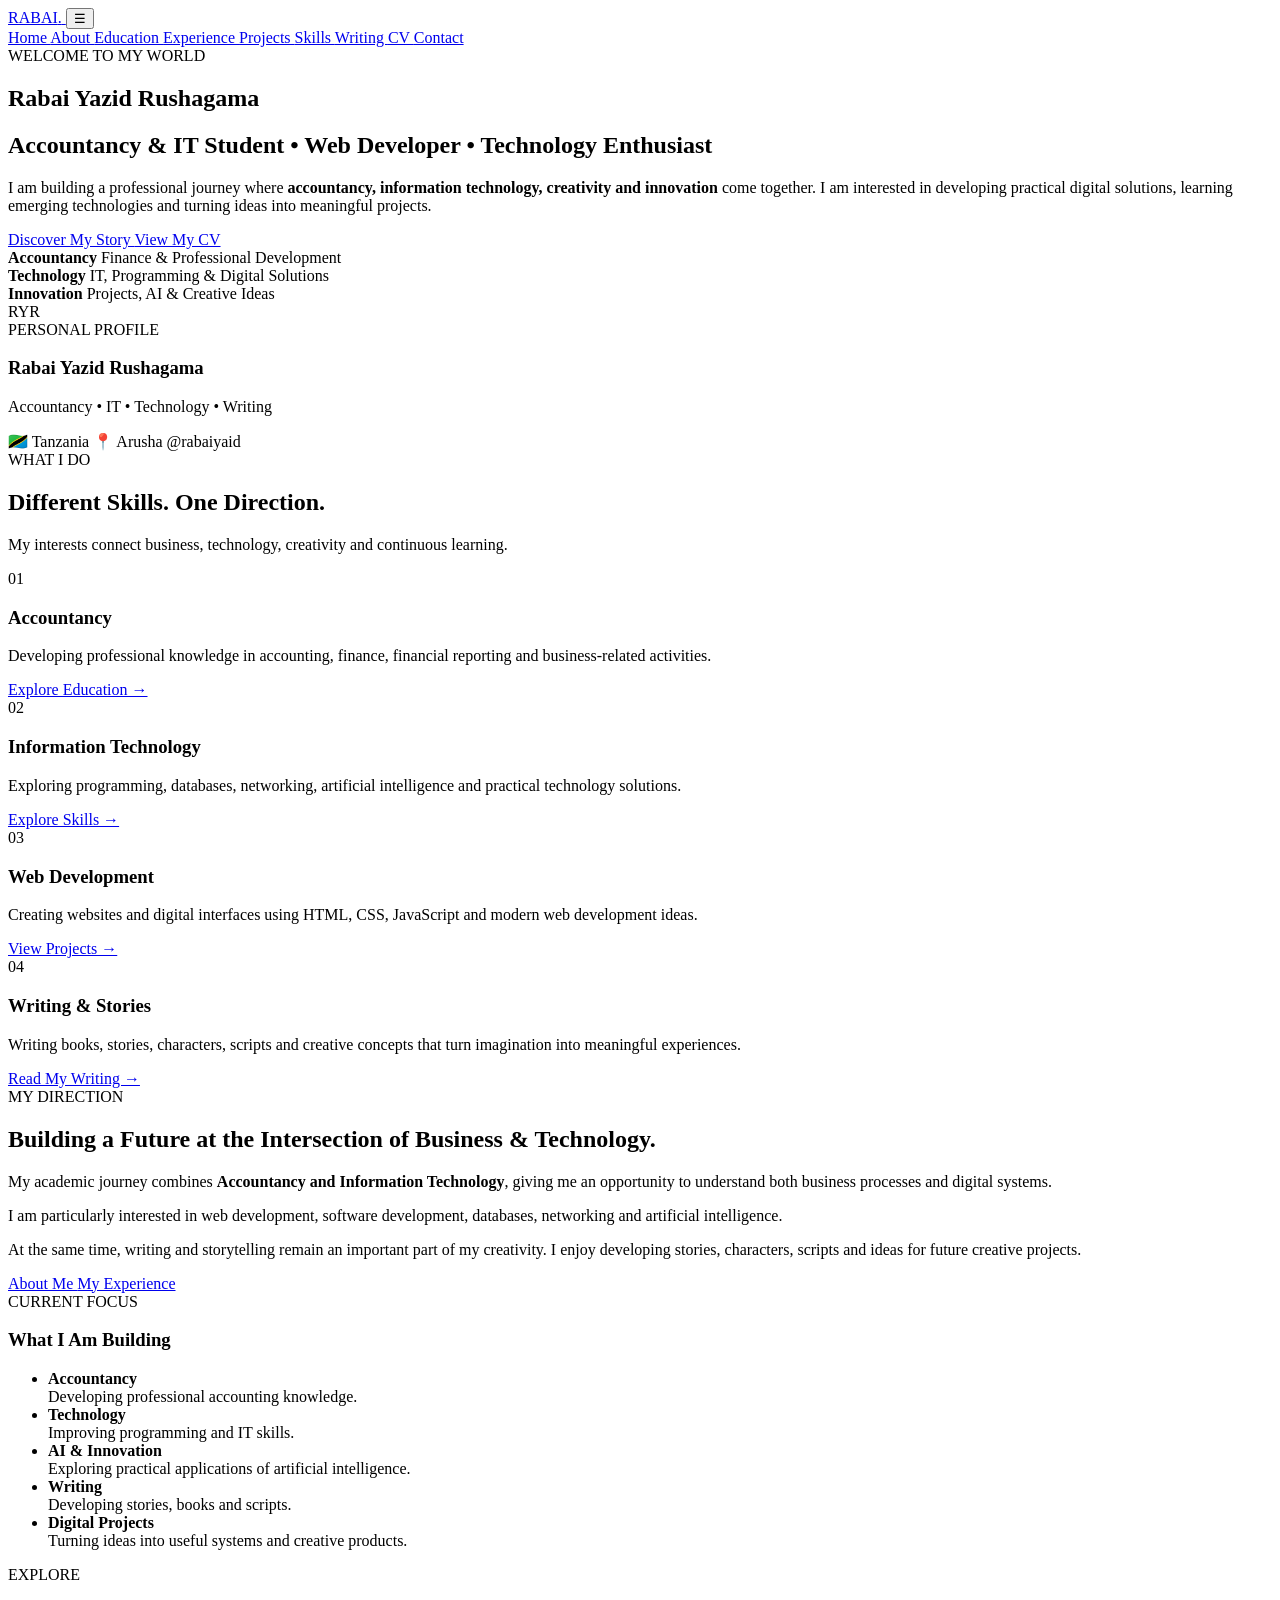
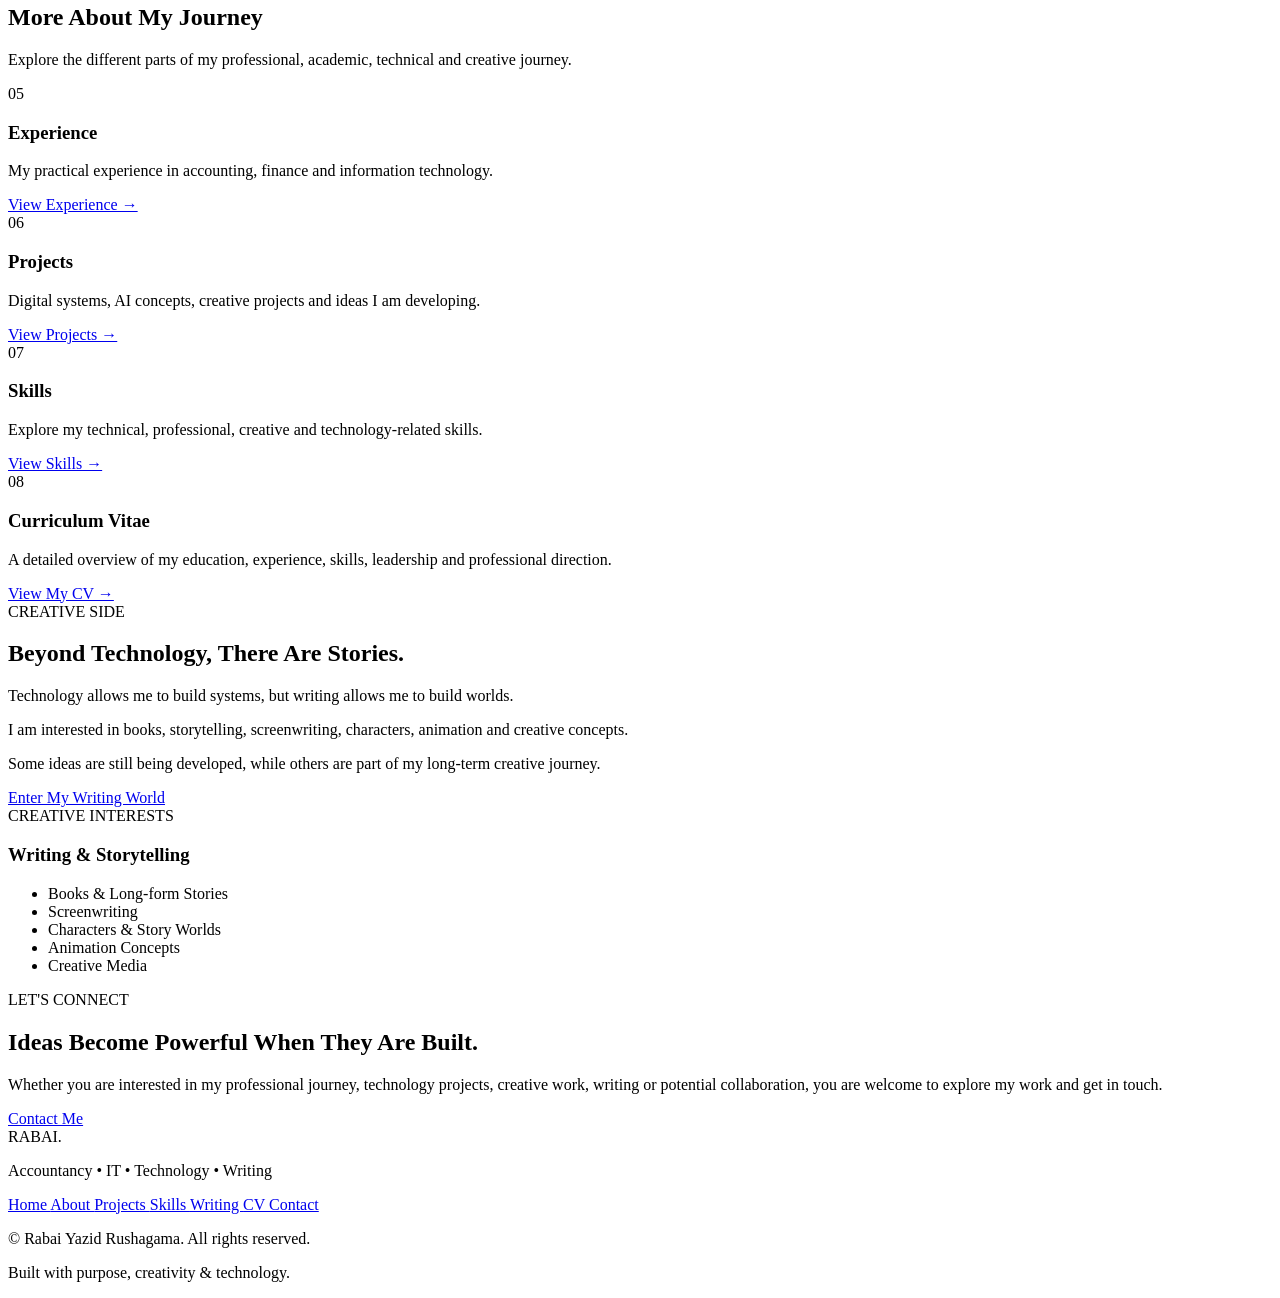
==== index.html @ b85b6ff6 "Add files via upload" ====
<!DOCTYPE html>
<html lang="en">
<head>
    <meta charset="UTF-8">

    <meta name="viewport"
          content="width=device-width, initial-scale=1.0">

    <meta name="description"
          content="Official personal website of Rabai Yazid Rushagama — Accountancy and IT student, technology enthusiast, web developer, writer and creative thinker.">

    <meta name="author"
          content="Rabai Yazid Rushagama">

    <title>Rabai Yazid Rushagama | Accountancy, IT & Technology</title>

    <!-- Google Fonts -->
    <link rel="preconnect"
          href="https://fonts.googleapis.com">

    <link rel="preconnect"
          href="https://fonts.gstatic.com"
          crossorigin>

    <link href="https://fonts.googleapis.com/css2?family=Inter:wght@400;500;600;700;800&family=Playfair+Display:wght@600;700;800&display=swap"
          rel="stylesheet">

    <!-- Main CSS -->
    <link rel="stylesheet"
          href="css/style.css">
</head>

<body>

<!-- =====================================================
     HEADER / NAVIGATION
===================================================== -->

<header class="site-header">

    <div class="container nav-container">

        <a href="index.html"
           class="logo"
           aria-label="Rabai Yazid Rushagama Home">
            RABAI<span>.</span>
        </a>

        <button class="menu-toggle"
                type="button"
                aria-label="Open navigation menu"
                aria-expanded="false">
            ☰
        </button>

        <nav class="nav-menu"
             aria-label="Main navigation">

            <a href="index.html"
               class="active">
                Home
            </a>

            <a href="about.html">
                About
            </a>

            <a href="education.html">
                Education
            </a>

            <a href="experience.html">
                Experience
            </a>

            <a href="projects.html">
                Projects
            </a>

            <a href="skills.html">
                Skills
            </a>

            <a href="writing.html">
                Writing
            </a>

            <a href="cv.html">
                CV
            </a>

            <a href="contact.html">
                Contact
            </a>

        </nav>

    </div>

</header>


<!-- =====================================================
     HERO SECTION
===================================================== -->

<main>

<section class="hero">

    <div class="container hero-grid">

        <!-- HERO CONTENT -->

        <div class="hero-content">

            <span class="section-label">
                WELCOME TO MY WORLD
            </span>

            <h1>
                Rabai
                <span>Yazid Rushagama</span>
            </h1>

            <h2>
                Accountancy & IT Student
                <span>•</span>
                Web Developer
                <span>•</span>
                Technology Enthusiast
            </h2>

            <p>
                I am building a professional journey where
                <strong>accountancy, information technology,
                creativity and innovation</strong> come together.
                I am interested in developing practical digital
                solutions, learning emerging technologies and
                turning ideas into meaningful projects.
            </p>

            <div class="hero-buttons">

                <a href="about.html"
                   class="btn btn-primary">
                    Discover My Story
                </a>

                <a href="cv.html"
                   class="btn btn-outline">
                    View My CV
                </a>

            </div>


            <!-- HERO HIGHLIGHTS -->

            <div class="hero-highlights">

                <div>
                    <strong>Accountancy</strong>
                    <span>Finance & Professional Development</span>
                </div>

                <div>
                    <strong>Technology</strong>
                    <span>IT, Programming & Digital Solutions</span>
                </div>

                <div>
                    <strong>Innovation</strong>
                    <span>Projects, AI & Creative Ideas</span>
                </div>

            </div>

        </div>


        <!-- PROFILE CARD -->

        <div class="hero-profile">

            <div class="profile-card">

                <div class="profile-glow"></div>

                <div class="profile-image">

                    <!-- Replace this later with your real photo -->

                    <span>
                        RYR
                    </span>

                </div>

                <div class="profile-card-content">

                    <span class="profile-small">
                        PERSONAL PROFILE
                    </span>

                    <h3>
                        Rabai Yazid Rushagama
                    </h3>

                    <p>
                        Accountancy • IT • Technology • Writing
                    </p>

                    <div class="profile-line"></div>

                    <div class="profile-meta">

                        <span>
                            🇹🇿 Tanzania
                        </span>

                        <span>
                            📍 Arusha
                        </span>

                        <span>
                            @rabaiyaid
                        </span>

                    </div>

                </div>

            </div>

        </div>

    </div>

</section>


<!-- =====================================================
     WHAT I DO
===================================================== -->

<section class="inner-section">

    <div class="container">

        <div class="section-heading">

            <span class="section-label">
                WHAT I DO
            </span>

            <h2>
                Different Skills. One Direction.
            </h2>

            <p>
                My interests connect business, technology,
                creativity and continuous learning.
            </p>

        </div>


        <div class="intro-grid">


            <!-- ACCOUNTANCY -->

            <article class="intro-card">

                <div class="card-icon">
                    01
                </div>

                <h3>
                    Accountancy
                </h3>

                <p>
                    Developing professional knowledge in
                    accounting, finance, financial reporting
                    and business-related activities.
                </p>

                <a href="education.html">
                    Explore Education →
                </a>

            </article>


            <!-- INFORMATION TECHNOLOGY -->

            <article class="intro-card">

                <div class="card-icon">
                    02
                </div>

                <h3>
                    Information Technology
                </h3>

                <p>
                    Exploring programming, databases,
                    networking, artificial intelligence
                    and practical technology solutions.
                </p>

                <a href="skills.html">
                    Explore Skills →
                </a>

            </article>


            <!-- WEB DEVELOPMENT -->

            <article class="intro-card">

                <div class="card-icon">
                    03
                </div>

                <h3>
                    Web Development
                </h3>

                <p>
                    Creating websites and digital interfaces
                    using HTML, CSS, JavaScript and modern
                    web development ideas.
                </p>

                <a href="projects.html">
                    View Projects →
                </a>

            </article>


            <!-- WRITING -->

            <article class="intro-card">

                <div class="card-icon">
                    04
                </div>

                <h3>
                    Writing & Stories
                </h3>

                <p>
                    Writing books, stories, characters,
                    scripts and creative concepts that turn
                    imagination into meaningful experiences.
                </p>

                <a href="writing.html">
                    Read My Writing →
                </a>

            </article>

        </div>

    </div>

</section>


<!-- =====================================================
     ABOUT / DIRECTION
===================================================== -->

<section class="light-section">

    <div class="container">

        <div class="content-grid">


            <div>

                <span class="section-label">
                    MY DIRECTION
                </span>

                <h2>
                    Building a Future at the Intersection
                    of Business & Technology.
                </h2>

                <p>
                    My academic journey combines
                    <strong>Accountancy and Information
                    Technology</strong>, giving me an opportunity
                    to understand both business processes and
                    digital systems.
                </p>

                <p>
                    I am particularly interested in web
                    development, software development,
                    databases, networking and artificial
                    intelligence.
                </p>

                <p>
                    At the same time, writing and storytelling
                    remain an important part of my creativity.
                    I enjoy developing stories, characters,
                    scripts and ideas for future creative
                    projects.
                </p>

                <div class="hero-buttons">

                    <a href="about.html"
                       class="btn btn-primary">
                        About Me
                    </a>

                    <a href="experience.html"
                       class="btn btn-outline">
                        My Experience
                    </a>

                </div>

            </div>


            <aside class="info-card">

                <span class="section-label">
                    CURRENT FOCUS
                </span>

                <h3>
                    What I Am Building
                </h3>

                <ul>

                    <li>
                        <strong>Accountancy</strong><br>
                        Developing professional accounting
                        knowledge.
                    </li>

                    <li>
                        <strong>Technology</strong><br>
                        Improving programming and IT skills.
                    </li>

                    <li>
                        <strong>AI & Innovation</strong><br>
                        Exploring practical applications
                        of artificial intelligence.
                    </li>

                    <li>
                        <strong>Writing</strong><br>
                        Developing stories, books and scripts.
                    </li>

                    <li>
                        <strong>Digital Projects</strong><br>
                        Turning ideas into useful systems
                        and creative products.
                    </li>

                </ul>

            </aside>

        </div>

    </div>

</section>


<!-- =====================================================
     EXPLORE MY WEBSITE
===================================================== -->

<section class="inner-section">

    <div class="container">

        <div class="section-heading">

            <span class="section-label">
                EXPLORE
            </span>

            <h2>
                More About My Journey
            </h2>

            <p>
                Explore the different parts of my professional,
                academic, technical and creative journey.
            </p>

        </div>


        <div class="intro-grid">


            <!-- EXPERIENCE -->

            <article class="intro-card">

                <div class="card-icon">
                    05
                </div>

                <h3>
                    Experience
                </h3>

                <p>
                    My practical experience in accounting,
                    finance and information technology.
                </p>

                <a href="experience.html">
                    View Experience →
                </a>

            </article>


            <!-- PROJECTS -->

            <article class="intro-card">

                <div class="card-icon">
                    06
                </div>

                <h3>
                    Projects
                </h3>

                <p>
                    Digital systems, AI concepts, creative
                    projects and ideas I am developing.
                </p>

                <a href="projects.html">
                    View Projects →
                </a>

            </article>


            <!-- SKILLS -->

            <article class="intro-card">

                <div class="card-icon">
                    07
                </div>

                <h3>
                    Skills
                </h3>

                <p>
                    Explore my technical, professional,
                    creative and technology-related skills.
                </p>

                <a href="skills.html">
                    View Skills →
                </a>

            </article>


            <!-- CV -->

            <article class="intro-card">

                <div class="card-icon">
                    08
                </div>

                <h3>
                    Curriculum Vitae
                </h3>

                <p>
                    A detailed overview of my education,
                    experience, skills, leadership and
                    professional direction.
                </p>

                <a href="cv.html">
                    View My CV →
                </a>

            </article>

        </div>

    </div>

</section>


<!-- =====================================================
     WRITING FEATURE
===================================================== -->

<section class="light-section">

    <div class="container">

        <div class="content-grid">

            <div>

                <span class="section-label">
                    CREATIVE SIDE
                </span>

                <h2>
                    Beyond Technology,
                    There Are Stories.
                </h2>

                <p>
                    Technology allows me to build systems,
                    but writing allows me to build worlds.
                </p>

                <p>
                    I am interested in books, storytelling,
                    screenwriting, characters, animation
                    and creative concepts.
                </p>

                <p>
                    Some ideas are still being developed,
                    while others are part of my long-term
                    creative journey.
                </p>

                <a href="writing.html"
                   class="btn btn-primary">
                    Enter My Writing World
                </a>

            </div>


            <aside class="info-card">

                <span class="section-label">
                    CREATIVE INTERESTS
                </span>

                <h3>
                    Writing & Storytelling
                </h3>

                <ul>

                    <li>
                        Books & Long-form Stories
                    </li>

                    <li>
                        Screenwriting
                    </li>

                    <li>
                        Characters & Story Worlds
                    </li>

                    <li>
                        Animation Concepts
                    </li>

                    <li>
                        Creative Media
                    </li>

                </ul>

            </aside>

        </div>

    </div>

</section>


<!-- =====================================================
     FINAL CONTACT CTA
===================================================== -->

<section class="vision-section">

    <div class="container">

        <div class="vision-box">

            <span class="section-label">
                LET'S CONNECT
            </span>

            <h2>
                Ideas Become Powerful
                When They Are Built.
            </h2>

            <p>
                Whether you are interested in my professional
                journey, technology projects, creative work,
                writing or potential collaboration, you are
                welcome to explore my work and get in touch.
            </p>

            <a href="contact.html"
               class="btn btn-primary">
                Contact Me
            </a>

        </div>

    </div>

</section>

</main>


<!-- =====================================================
     FOOTER
===================================================== -->

<footer class="site-footer">

    <div class="container footer-container">

        <div>

            <div class="footer-logo">
                RABAI<span>.</span>
            </div>

            <p>
                Accountancy • IT • Technology • Writing
            </p>

        </div>


        <div class="footer-links">

            <a href="index.html">
                Home
            </a>

            <a href="about.html">
                About
            </a>

            <a href="projects.html">
                Projects
            </a>

            <a href="skills.html">
                Skills
            </a>

            <a href="writing.html">
                Writing
            </a>

            <a href="cv.html">
                CV
            </a>

            <a href="contact.html">
                Contact
            </a>

        </div>

    </div>


    <div class="container footer-bottom">

        <p>
            © <span id="year"></span>
            Rabai Yazid Rushagama.
            All rights reserved.
        </p>

        <p>
            Built with purpose, creativity & technology.
        </p>

    </div>

</footer>


<!-- =====================================================
     JAVASCRIPT
===================================================== -->

<script src="js/script.js"></script>

</body>
</html>
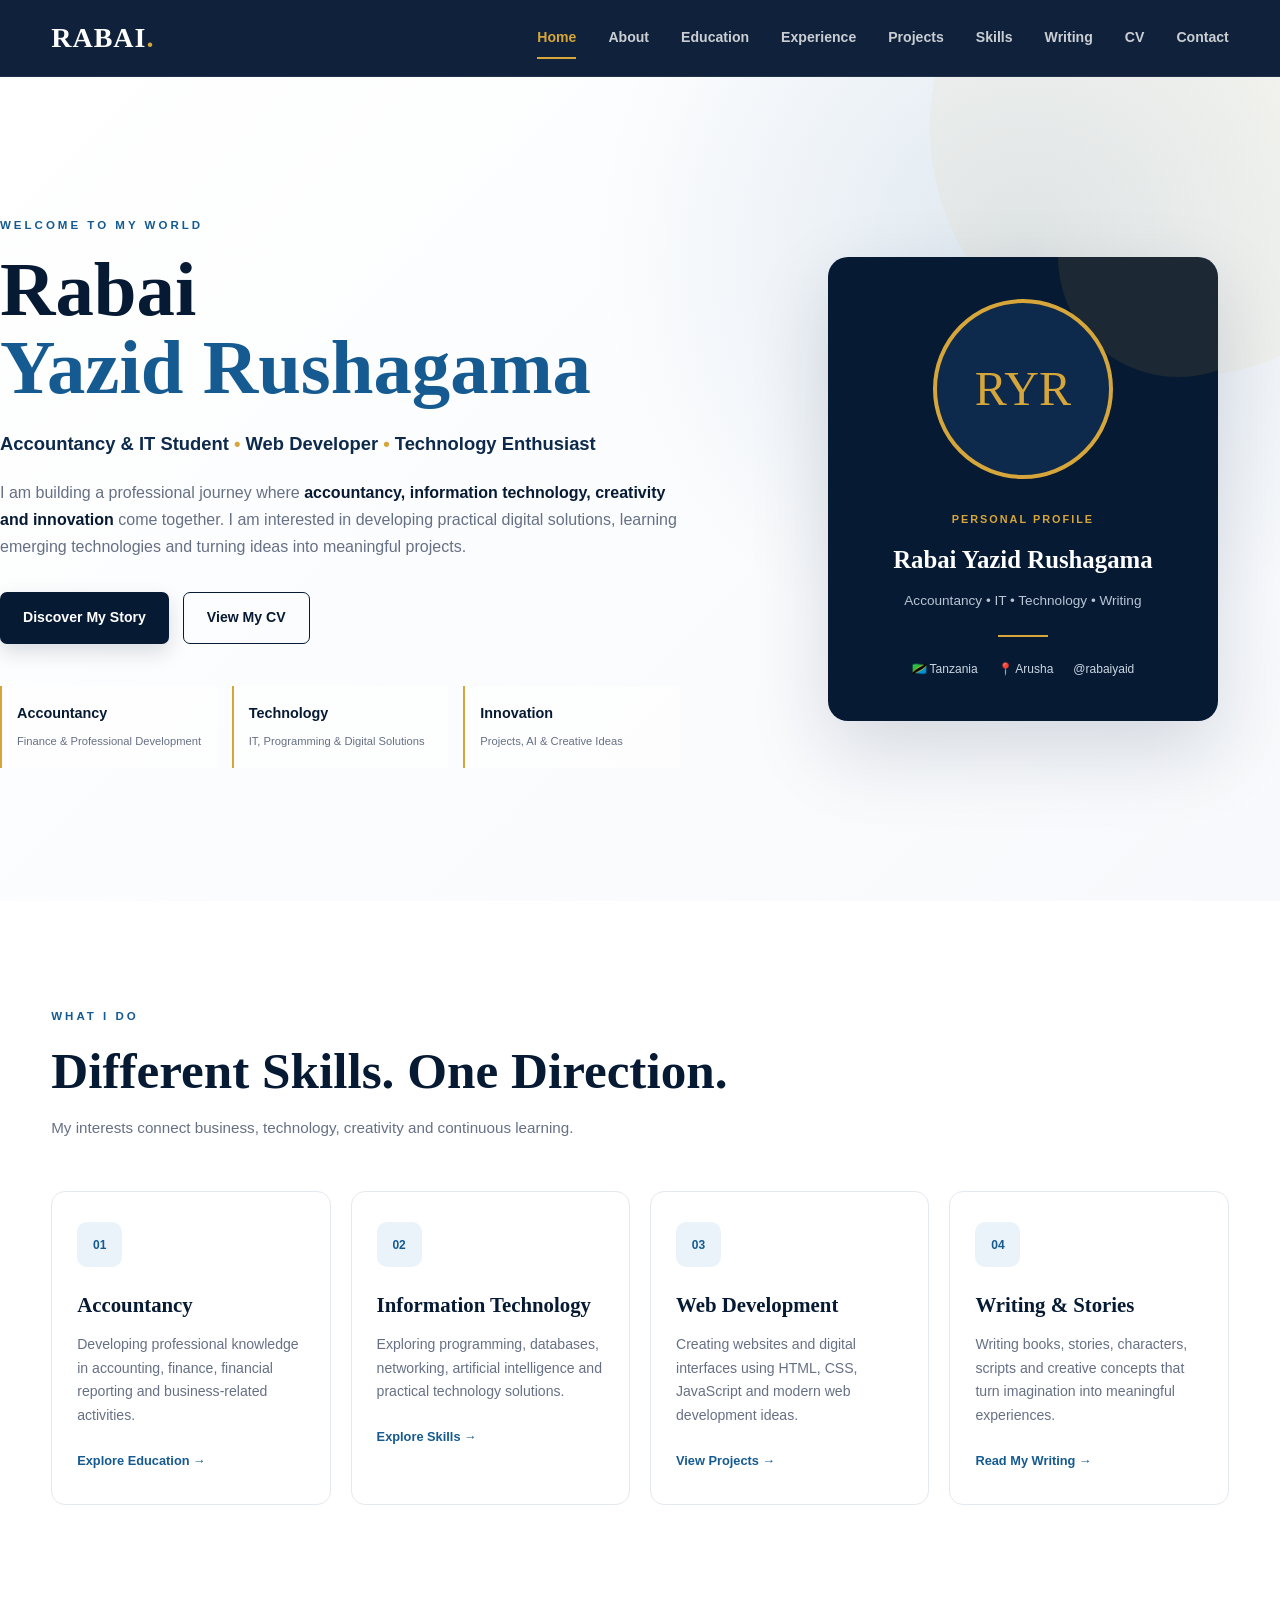
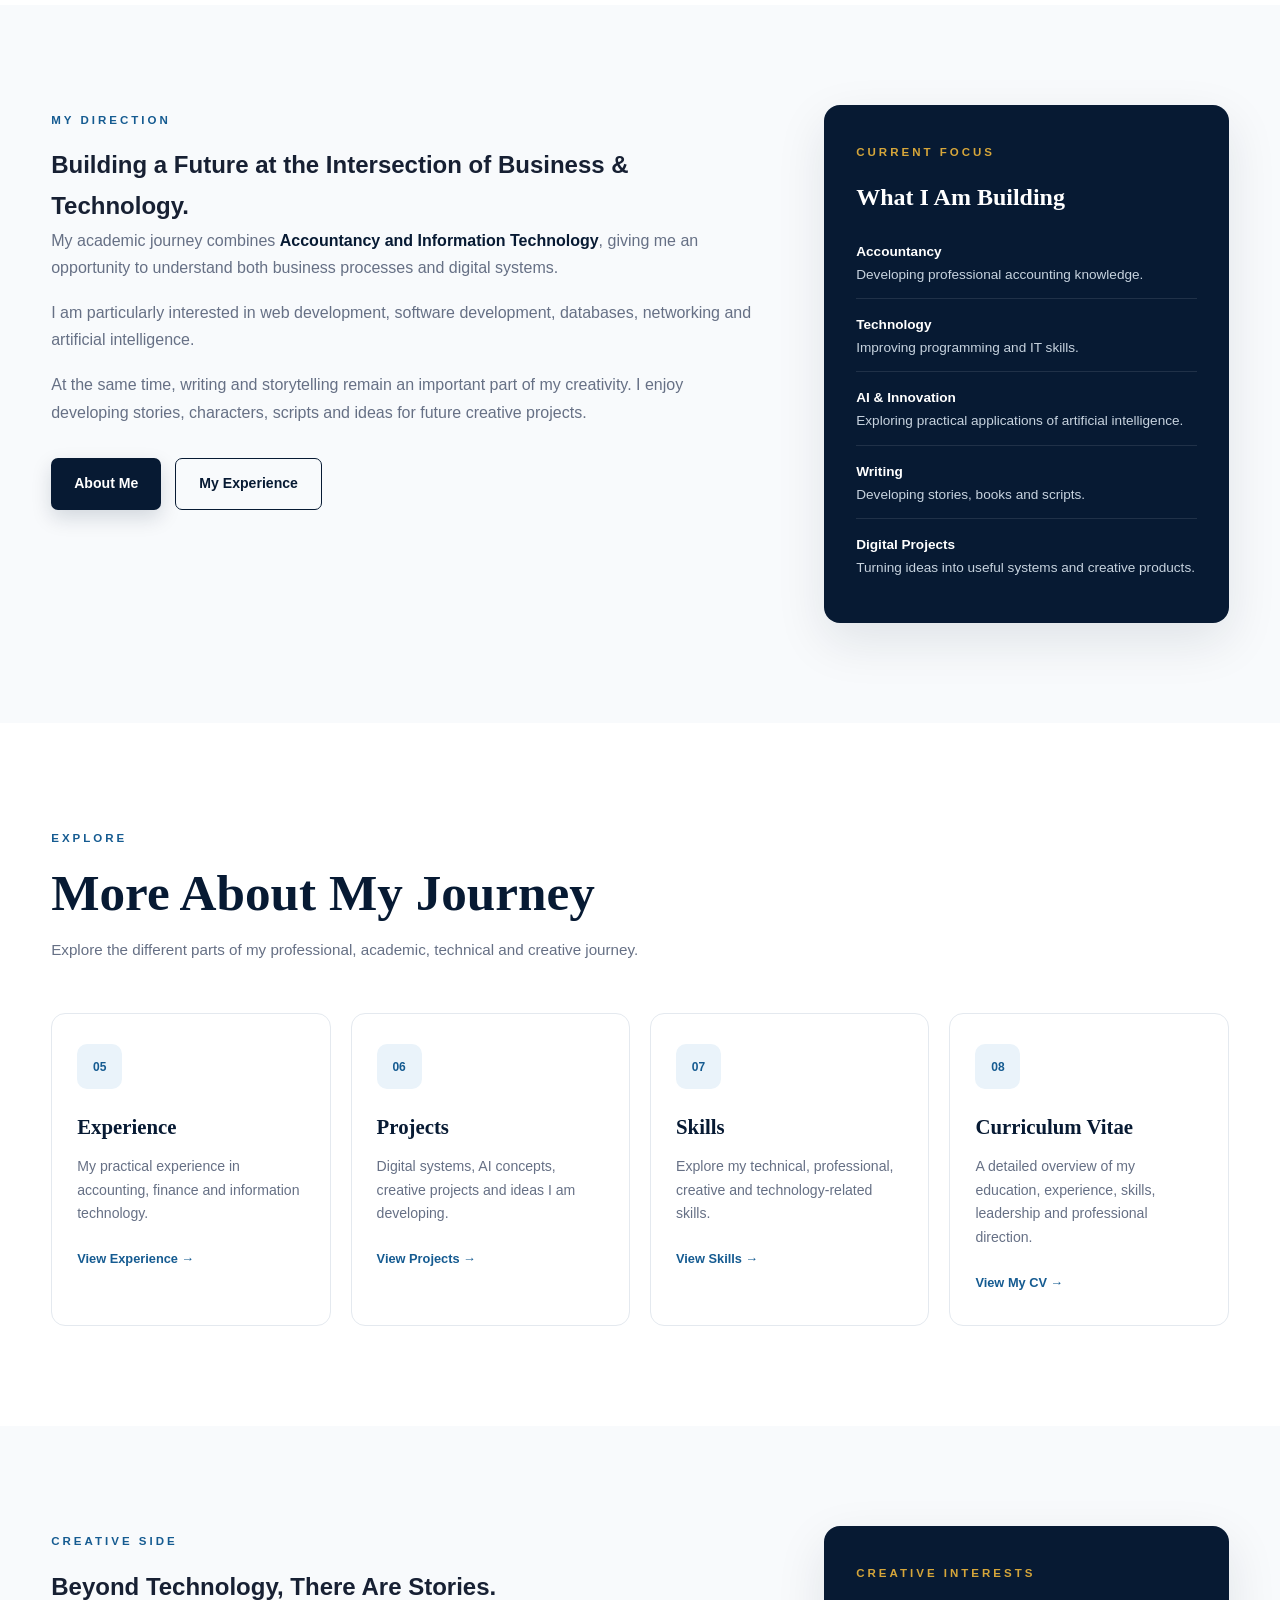
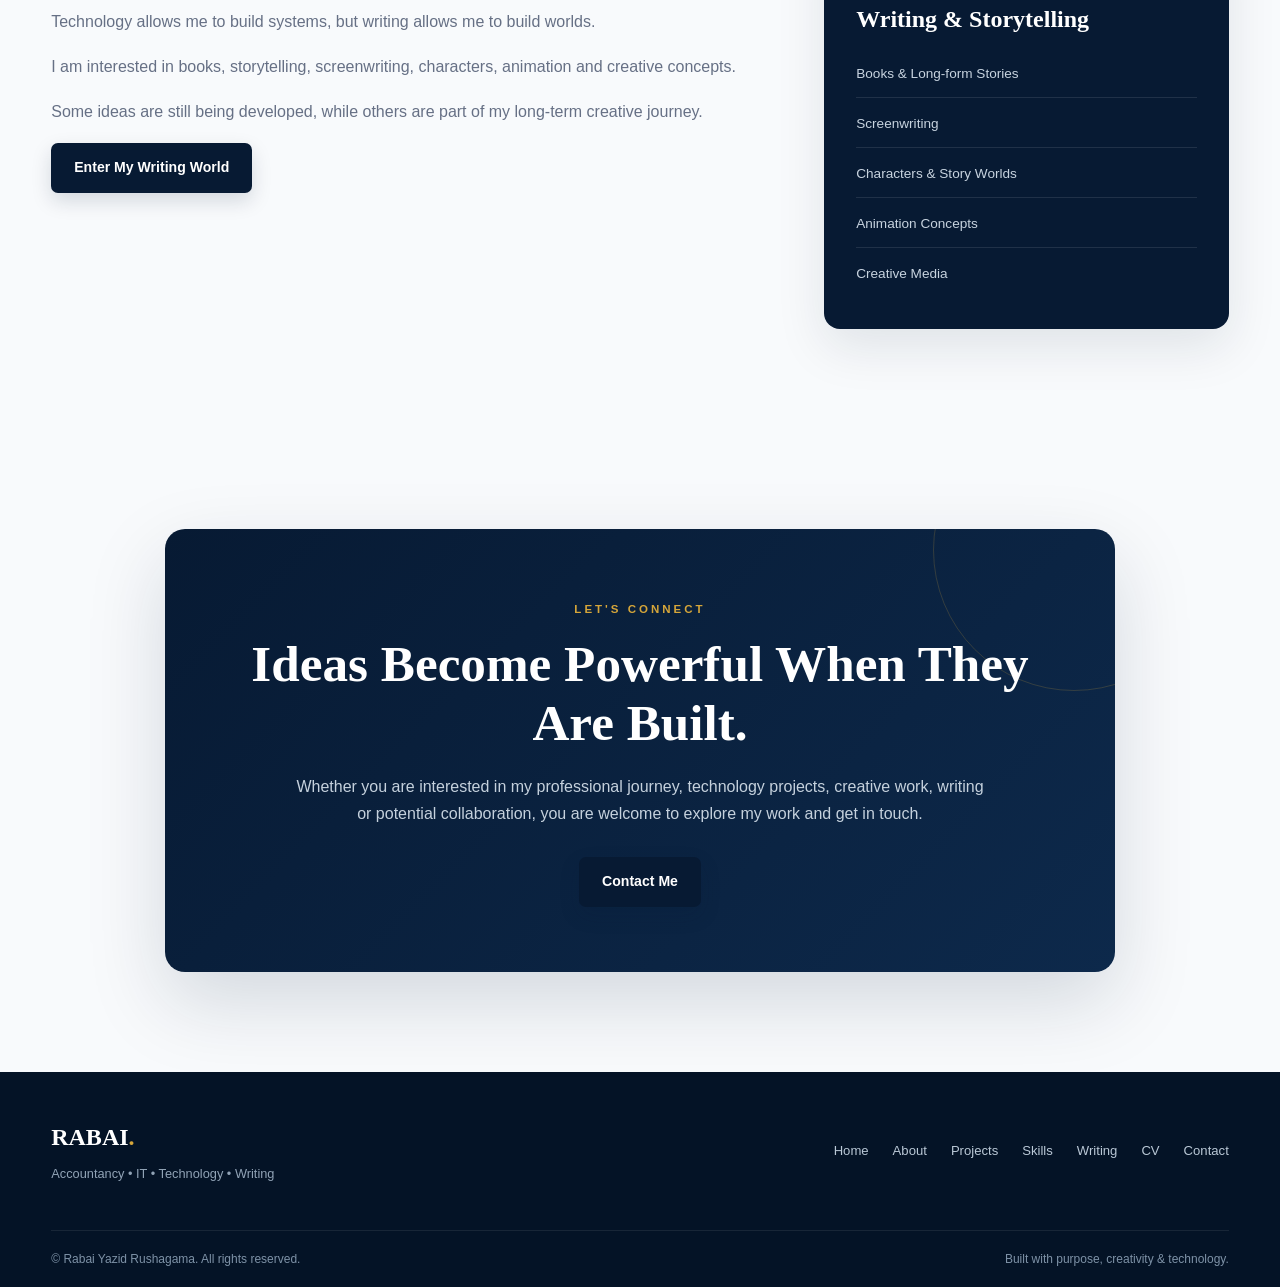
==== commit dbb87e8b: "Update stylesheet link to use relative path" ====
--- a/index.html
+++ b/index.html
@@ -27,7 +27,7 @@
 
     <!-- Main CSS -->
     <link rel="stylesheet"
-          href="css/style.css">
+          href="style.css">
 </head>
 
 <body>
@@ -829,4 +829,4 @@
 <script src="js/script.js"></script>
 
 </body>
-</html>+</html>
--- a/style.css
+++ b/style.css
@@ -0,0 +1,3003 @@
+/* =========================================================
+   RABAI YAZID RUSHAGAMA — PERSONAL WEBSITE
+   PREMIUM MAIN STYLESHEET
+========================================================= */
+
+
+/* =========================================================
+   1. ROOT VARIABLES
+========================================================= */
+
+:root {
+
+    --navy: #071a33;
+    --navy-light: #0d294b;
+
+    --blue: #155b91;
+    --blue-light: #eaf3fa;
+
+    --gold: #d6a63a;
+    --gold-light: #f5e5b8;
+
+    --white: #ffffff;
+    --off-white: #f8fafc;
+
+    --text: #172033;
+    --text-light: #667085;
+
+    --border: #e4e9ef;
+
+    --success: #43c76a;
+
+    --shadow-small:
+        0 8px 25px rgba(7, 26, 51, 0.06);
+
+    --shadow:
+        0 18px 50px rgba(7, 26, 51, 0.10);
+
+    --shadow-large:
+        0 30px 80px rgba(7, 26, 51, 0.15);
+
+    --transition:
+        all 0.3s ease;
+
+    --container:
+        1180px;
+
+}
+
+
+/* =========================================================
+   2. GLOBAL RESET
+========================================================= */
+
+* {
+
+    margin: 0;
+    padding: 0;
+
+    box-sizing: border-box;
+
+}
+
+
+html {
+
+    scroll-behavior: smooth;
+
+}
+
+
+body {
+
+    font-family:
+        "Inter",
+        Arial,
+        sans-serif;
+
+    background:
+        var(--white);
+
+    color:
+        var(--text);
+
+    line-height:
+        1.7;
+
+    overflow-x:
+        hidden;
+
+}
+
+
+img {
+
+    max-width:
+        100%;
+
+    display:
+        block;
+
+}
+
+
+a {
+
+    text-decoration:
+        none;
+
+    color:
+        inherit;
+
+}
+
+
+button {
+
+    font-family:
+        inherit;
+
+}
+
+
+ul {
+
+    list-style:
+        none;
+
+}
+
+
+/* =========================================================
+   3. CONTAINER
+========================================================= */
+
+.container {
+
+    width:
+        min(
+            var(--container),
+            92%
+        );
+
+    margin:
+        0 auto;
+
+}
+
+
+/* =========================================================
+   4. HEADER
+========================================================= */
+
+.site-header {
+
+    position:
+        sticky;
+
+    top:
+        0;
+
+    z-index:
+        1000;
+
+    background:
+        rgba(7, 26, 51, 0.96);
+
+    backdrop-filter:
+        blur(15px);
+
+    -webkit-backdrop-filter:
+        blur(15px);
+
+    border-bottom:
+        1px solid
+        rgba(255,255,255,0.07);
+
+}
+
+
+.nav-container {
+
+    min-height:
+        76px;
+
+    display:
+        flex;
+
+    align-items:
+        center;
+
+    justify-content:
+        space-between;
+
+}
+
+
+/* =========================================================
+   5. LOGO
+========================================================= */
+
+.logo {
+
+    font-family:
+        "Playfair Display",
+        serif;
+
+    font-size:
+        1.75rem;
+
+    font-weight:
+        800;
+
+    letter-spacing:
+        1px;
+
+    color:
+        var(--white);
+
+}
+
+
+.logo span {
+
+    color:
+        var(--gold);
+
+}
+
+
+/* =========================================================
+   6. NAVIGATION
+========================================================= */
+
+.nav-menu {
+
+    display:
+        flex;
+
+    align-items:
+        center;
+
+    gap:
+        32px;
+
+}
+
+
+.nav-menu a {
+
+    position:
+        relative;
+
+    color:
+        rgba(255,255,255,0.78);
+
+    font-size:
+        0.88rem;
+
+    font-weight:
+        600;
+
+    transition:
+        var(--transition);
+
+}
+
+
+.nav-menu a:hover {
+
+    color:
+        var(--gold);
+
+}
+
+
+.nav-menu a::after {
+
+    content:
+        "";
+
+    position:
+        absolute;
+
+    left:
+        0;
+
+    bottom:
+        -9px;
+
+    width:
+        0;
+
+    height:
+        2px;
+
+    background:
+        var(--gold);
+
+    transition:
+        var(--transition);
+
+}
+
+
+.nav-menu a:hover::after,
+.nav-menu a.active::after {
+
+    width:
+        100%;
+
+}
+
+
+.nav-menu a.active {
+
+    color:
+        var(--gold);
+
+}
+
+
+.menu-toggle {
+
+    display:
+        none;
+
+    border:
+        none;
+
+    background:
+        transparent;
+
+    color:
+        var(--white);
+
+    font-size:
+        1.8rem;
+
+    cursor:
+        pointer;
+
+}
+
+
+/* =========================================================
+   7. GENERAL LABEL
+========================================================= */
+
+.section-label {
+
+    display:
+        inline-block;
+
+    color:
+        var(--blue);
+
+    font-size:
+        0.72rem;
+
+    font-weight:
+        800;
+
+    letter-spacing:
+        3px;
+
+    margin-bottom:
+        15px;
+
+}
+
+
+/* =========================================================
+   8. HOME HERO
+========================================================= */
+
+.hero {
+
+    position:
+        relative;
+
+    min-height:
+        calc(100vh - 76px);
+
+    display:
+        flex;
+
+    align-items:
+        center;
+
+    background:
+
+        radial-gradient(
+            circle at 80% 20%,
+            rgba(21,91,145,0.12),
+            transparent 35%
+        ),
+
+        linear-gradient(
+            135deg,
+            #ffffff 0%,
+            #f7f9fc 100%
+        );
+
+    overflow:
+        hidden;
+
+}
+
+
+.hero::before {
+
+    content:
+        "";
+
+    position:
+        absolute;
+
+    width:
+        500px;
+
+    height:
+        500px;
+
+    border-radius:
+        50%;
+
+    background:
+        rgba(214,166,58,0.06);
+
+    top:
+        -200px;
+
+    right:
+        -150px;
+
+}
+
+
+.hero-grid {
+
+    width:
+        100%;
+
+    display:
+        grid;
+
+    grid-template-columns:
+        1.15fr
+        0.85fr;
+
+    gap:
+        70px;
+
+    align-items:
+        center;
+
+    padding:
+        90px 0;
+
+}
+
+
+/* =========================================================
+   9. HERO CONTENT
+========================================================= */
+
+.hero-content h1 {
+
+    font-family:
+        "Playfair Display",
+        serif;
+
+    color:
+        var(--navy);
+
+    font-size:
+        clamp(
+            3rem,
+            6vw,
+            5.5rem
+        );
+
+    line-height:
+        1.02;
+
+    margin-bottom:
+        22px;
+
+}
+
+
+.hero-content h1 span {
+
+    display:
+        block;
+
+    color:
+        var(--blue);
+
+}
+
+
+.hero-content h2 {
+
+    font-size:
+        1.15rem;
+
+    line-height:
+        1.6;
+
+    font-weight:
+        700;
+
+    color:
+        var(--navy-light);
+
+    max-width:
+        720px;
+
+}
+
+
+.hero-content h2 span {
+
+    color:
+        var(--gold);
+
+}
+
+
+.hero-content > p {
+
+    max-width:
+        680px;
+
+    margin-top:
+        20px;
+
+    color:
+        var(--text-light);
+
+    font-size:
+        1rem;
+
+}
+
+
+.hero-content strong {
+
+    color:
+        var(--navy);
+
+}
+
+
+/* =========================================================
+   10. HERO BUTTONS
+========================================================= */
+
+.hero-buttons {
+
+    display:
+        flex;
+
+    gap:
+        14px;
+
+    flex-wrap:
+        wrap;
+
+    margin-top:
+        32px;
+
+}
+
+
+.btn {
+
+    display:
+        inline-flex;
+
+    align-items:
+        center;
+
+    justify-content:
+        center;
+
+    padding:
+        13px 23px;
+
+    border-radius:
+        7px;
+
+    font-size:
+        0.88rem;
+
+    font-weight:
+        700;
+
+    transition:
+        var(--transition);
+
+    cursor:
+        pointer;
+
+}
+
+
+.btn-primary {
+
+    background:
+        var(--navy);
+
+    color:
+        var(--white);
+
+    box-shadow:
+        0 8px 20px
+        rgba(7,26,51,0.15);
+
+}
+
+
+.btn-primary:hover {
+
+    background:
+        var(--blue);
+
+    transform:
+        translateY(-3px);
+
+    box-shadow:
+        0 12px 25px
+        rgba(7,26,51,0.2);
+
+}
+
+
+.btn-outline {
+
+    border:
+        1px solid
+        var(--navy);
+
+    color:
+        var(--navy);
+
+    background:
+        transparent;
+
+}
+
+
+.btn-outline:hover {
+
+    background:
+        var(--navy);
+
+    color:
+        var(--white);
+
+    transform:
+        translateY(-3px);
+
+}
+
+
+/* =========================================================
+   11. HERO HIGHLIGHTS
+========================================================= */
+
+.hero-highlights {
+
+    display:
+        grid;
+
+    grid-template-columns:
+        repeat(3, 1fr);
+
+    gap:
+        15px;
+
+    margin-top:
+        42px;
+
+    max-width:
+        680px;
+
+}
+
+
+.hero-highlights > div {
+
+    padding:
+        15px;
+
+    border-left:
+        2px solid
+        var(--gold);
+
+    background:
+        rgba(255,255,255,0.65);
+
+}
+
+
+.hero-highlights strong {
+
+    display:
+        block;
+
+    color:
+        var(--navy);
+
+    font-size:
+        0.9rem;
+
+}
+
+
+.hero-highlights span {
+
+    color:
+        var(--text-light);
+
+    font-size:
+        0.7rem;
+
+}
+
+
+/* =========================================================
+   12. PROFILE CARD
+========================================================= */
+
+.hero-profile {
+
+    display:
+        flex;
+
+    justify-content:
+        center;
+
+    position:
+        relative;
+
+}
+
+
+.profile-card {
+
+    position:
+        relative;
+
+    width:
+        min(
+            390px,
+            100%
+        );
+
+    padding:
+        42px 32px;
+
+    text-align:
+        center;
+
+    background:
+        var(--navy);
+
+    color:
+        var(--white);
+
+    border-radius:
+        20px;
+
+    box-shadow:
+        var(--shadow-large);
+
+    overflow:
+        hidden;
+
+}
+
+
+.profile-glow {
+
+    position:
+        absolute;
+
+    width:
+        240px;
+
+    height:
+        240px;
+
+    border-radius:
+        50%;
+
+    background:
+        rgba(214,166,58,0.10);
+
+    top:
+        -120px;
+
+    right:
+        -80px;
+
+}
+
+
+.profile-image {
+
+    position:
+        relative;
+
+    z-index:
+        2;
+
+    width:
+        180px;
+
+    height:
+        180px;
+
+    margin:
+        0 auto 25px;
+
+    border-radius:
+        50%;
+
+    overflow:
+        hidden;
+
+    border:
+        4px solid
+        var(--gold);
+
+    background:
+        var(--navy-light);
+
+    display:
+        flex;
+
+    align-items:
+        center;
+
+    justify-content:
+        center;
+
+}
+
+
+.profile-image img {
+
+    width:
+        100%;
+
+    height:
+        100%;
+
+    object-fit:
+        cover;
+
+}
+
+
+.profile-image span {
+
+    font-family:
+        "Playfair Display",
+        serif;
+
+    font-size:
+        3rem;
+
+    color:
+        var(--gold);
+
+}
+
+
+.profile-card-content {
+
+    position:
+        relative;
+
+    z-index:
+        2;
+
+}
+
+
+.profile-small {
+
+    color:
+        var(--gold);
+
+    font-size:
+        0.68rem;
+
+    font-weight:
+        800;
+
+    letter-spacing:
+        2px;
+
+}
+
+
+.profile-card h3 {
+
+    font-family:
+        "Playfair Display",
+        serif;
+
+    font-size:
+        1.55rem;
+
+    margin:
+        8px 0;
+
+}
+
+
+.profile-card-content > p {
+
+    color:
+        #b7c5d5;
+
+    font-size:
+        0.85rem;
+
+}
+
+
+.profile-line {
+
+    width:
+        50px;
+
+    height:
+        2px;
+
+    background:
+        var(--gold);
+
+    margin:
+        22px auto;
+
+}
+
+
+.profile-meta {
+
+    display:
+        flex;
+
+    justify-content:
+        center;
+
+    gap:
+        20px;
+
+    flex-wrap:
+        wrap;
+
+    color:
+        #cbd6e2;
+
+    font-size:
+        0.75rem;
+
+}
+
+
+/* =========================================================
+   13. SECTION HEADINGS
+========================================================= */
+
+.section-heading {
+
+    max-width:
+        760px;
+
+    margin-bottom:
+        50px;
+
+}
+
+
+.section-heading h2 {
+
+    font-family:
+        "Playfair Display",
+        serif;
+
+    font-size:
+        clamp(
+            2.1rem,
+            4vw,
+            3.2rem
+        );
+
+    line-height:
+        1.15;
+
+    color:
+        var(--navy);
+
+    margin-bottom:
+        15px;
+
+}
+
+
+.section-heading > p {
+
+    color:
+        var(--text-light);
+
+    font-size:
+        0.95rem;
+
+}
+
+
+/* =========================================================
+   14. INTRO SECTION
+========================================================= */
+
+.intro-grid {
+
+    display:
+        grid;
+
+    grid-template-columns:
+        repeat(4, 1fr);
+
+    gap:
+        20px;
+
+}
+
+
+.intro-card {
+
+    position:
+        relative;
+
+    padding:
+        30px 25px;
+
+    border:
+        1px solid
+        var(--border);
+
+    border-radius:
+        14px;
+
+    background:
+        var(--white);
+
+    transition:
+        var(--transition);
+
+    overflow:
+        hidden;
+
+}
+
+
+.intro-card::before {
+
+    content:
+        "";
+
+    position:
+        absolute;
+
+    top:
+        0;
+
+    left:
+        0;
+
+    width:
+        100%;
+
+    height:
+        3px;
+
+    background:
+        var(--gold);
+
+    transform:
+        scaleX(0);
+
+    transform-origin:
+        left;
+
+    transition:
+        var(--transition);
+
+}
+
+
+.intro-card:hover {
+
+    transform:
+        translateY(-7px);
+
+    box-shadow:
+        var(--shadow);
+
+    border-color:
+        rgba(214,166,58,0.5);
+
+}
+
+
+.intro-card:hover::before {
+
+    transform:
+        scaleX(1);
+
+}
+
+
+.card-icon {
+
+    display:
+        flex;
+
+    align-items:
+        center;
+
+    justify-content:
+        center;
+
+    width:
+        45px;
+
+    height:
+        45px;
+
+    margin-bottom:
+        20px;
+
+    border-radius:
+        10px;
+
+    background:
+        var(--blue-light);
+
+    color:
+        var(--blue);
+
+    font-size:
+        0.75rem;
+
+    font-weight:
+        800;
+
+}
+
+
+.intro-card h3 {
+
+    font-family:
+        "Playfair Display",
+        serif;
+
+    color:
+        var(--navy);
+
+    font-size:
+        1.3rem;
+
+    margin-bottom:
+        10px;
+
+}
+
+
+.intro-card p {
+
+    color:
+        var(--text-light);
+
+    font-size:
+        0.88rem;
+
+    margin-bottom:
+        18px;
+
+}
+
+
+.intro-card a {
+
+    color:
+        var(--blue);
+
+    font-size:
+        0.8rem;
+
+    font-weight:
+        800;
+
+}
+
+
+.intro-card a:hover {
+
+    color:
+        var(--gold);
+
+}
+
+
+/* =========================================================
+   15. INNER SECTIONS
+========================================================= */
+
+.inner-section {
+
+    padding:
+        100px 0;
+
+}
+
+
+.light-section {
+
+    padding:
+        100px 0;
+
+    background:
+        var(--off-white);
+
+}
+
+
+/* =========================================================
+   16. CONTENT GRID / ABOUT
+========================================================= */
+
+.content-grid {
+
+    display:
+        grid;
+
+    grid-template-columns:
+        1.4fr
+        0.8fr;
+
+    gap:
+        65px;
+
+    align-items:
+        start;
+
+}
+
+
+.content-grid > div:first-child p {
+
+    color:
+        var(--text-light);
+
+    margin-bottom:
+        18px;
+
+}
+
+
+.content-grid strong {
+
+    color:
+        var(--navy);
+
+}
+
+
+.info-card {
+
+    padding:
+        32px;
+
+    background:
+        var(--navy);
+
+    color:
+        var(--white);
+
+    border-radius:
+        16px;
+
+    box-shadow:
+        var(--shadow);
+
+}
+
+
+.info-card .section-label {
+
+    color:
+        var(--gold);
+
+}
+
+
+.info-card h3 {
+
+    font-family:
+        "Playfair Display",
+        serif;
+
+    font-size:
+        1.5rem;
+
+    margin-bottom:
+        22px;
+
+}
+
+
+.info-card ul {
+
+    display:
+        flex;
+
+    flex-direction:
+        column;
+
+    gap:
+        14px;
+
+}
+
+
+.info-card li {
+
+    padding-bottom:
+        12px;
+
+    border-bottom:
+        1px solid
+        rgba(255,255,255,0.1);
+
+    color:
+        #c7d3df;
+
+    font-size:
+        0.85rem;
+
+}
+
+
+.info-card li:last-child {
+
+    border-bottom:
+        none;
+
+}
+
+
+.info-card strong {
+
+    color:
+        var(--white);
+
+}
+
+
+/* =========================================================
+   17. VISION
+========================================================= */
+
+.vision-section {
+
+    padding:
+        100px 0;
+
+    background:
+        var(--off-white);
+
+}
+
+
+.vision-box {
+
+    position:
+        relative;
+
+    max-width:
+        950px;
+
+    margin:
+        0 auto;
+
+    padding:
+        65px;
+
+    text-align:
+        center;
+
+    background:
+        linear-gradient(
+            135deg,
+            var(--navy),
+            var(--navy-light)
+        );
+
+    color:
+        var(--white);
+
+    border-radius:
+        20px;
+
+    overflow:
+        hidden;
+
+    box-shadow:
+        var(--shadow-large);
+
+}
+
+
+.vision-box::before {
+
+    content:
+        "";
+
+    position:
+        absolute;
+
+    width:
+        280px;
+
+    height:
+        280px;
+
+    border:
+        1px solid
+        rgba(214,166,58,0.2);
+
+    border-radius:
+        50%;
+
+    right:
+        -100px;
+
+    top:
+        -120px;
+
+}
+
+
+.vision-box .section-label {
+
+    color:
+        var(--gold);
+
+}
+
+
+.vision-box h2 {
+
+    position:
+        relative;
+
+    font-family:
+        "Playfair Display",
+        serif;
+
+    font-size:
+        clamp(
+            2rem,
+            4vw,
+            3.3rem
+        );
+
+    line-height:
+        1.15;
+
+    margin-bottom:
+        20px;
+
+}
+
+
+.vision-box p {
+
+    position:
+        relative;
+
+    max-width:
+        700px;
+
+    margin:
+        0 auto;
+
+    color:
+        #c5d1dd;
+
+}
+
+
+.vision-box .btn {
+
+    position:
+        relative;
+
+    margin-top:
+        30px;
+
+}
+
+
+/* =========================================================
+   18. PAGE HERO
+========================================================= */
+
+.page-hero {
+
+    padding:
+        105px 0;
+
+    background:
+        radial-gradient(
+            circle at 90% 20%,
+            rgba(214,166,58,0.10),
+            transparent 30%
+        ),
+
+        linear-gradient(
+            135deg,
+            #f7f9fc,
+            #edf3f8
+        );
+
+    border-bottom:
+        1px solid
+        var(--border);
+
+}
+
+
+.page-hero h1 {
+
+    font-family:
+        "Playfair Display",
+        serif;
+
+    color:
+        var(--navy);
+
+    font-size:
+        clamp(
+            2.8rem,
+            5vw,
+            4.6rem
+        );
+
+    line-height:
+        1.1;
+
+    margin:
+        8px 0 18px;
+
+}
+
+
+.page-hero p {
+
+    max-width:
+        720px;
+
+    color:
+        var(--text-light);
+
+    font-size:
+        1rem;
+
+}
+
+
+/* =========================================================
+   19. TIMELINE
+========================================================= */
+
+.timeline {
+
+    max-width:
+        950px;
+
+    margin:
+        0 auto;
+
+}
+
+
+.timeline-item {
+
+    position:
+        relative;
+
+    padding:
+        0 0 55px 55px;
+
+    border-left:
+        2px solid
+        #dfe6ed;
+
+}
+
+
+.timeline-item:last-child {
+
+    border-left-color:
+        transparent;
+
+}
+
+
+.timeline-dot {
+
+    position:
+        absolute;
+
+    left:
+        -9px;
+
+    top:
+        0;
+
+    width:
+        16px;
+
+    height:
+        16px;
+
+    border-radius:
+        50%;
+
+    background:
+        var(--gold);
+
+    border:
+        3px solid
+        var(--white);
+
+    box-shadow:
+        0 0 0 2px
+        var(--gold);
+
+}
+
+
+.timeline-content {
+
+    padding:
+        28px 30px;
+
+    background:
+        var(--white);
+
+    border:
+        1px solid
+        var(--border);
+
+    border-radius:
+        14px;
+
+    box-shadow:
+        var(--shadow-small);
+
+    transition:
+        var(--transition);
+
+}
+
+
+.timeline-content:hover {
+
+    transform:
+        translateX(5px);
+
+    box-shadow:
+        var(--shadow);
+
+}
+
+
+.timeline-date {
+
+    color:
+        var(--blue);
+
+    font-size:
+        0.72rem;
+
+    font-weight:
+        800;
+
+    letter-spacing:
+        1.5px;
+
+}
+
+
+.timeline-content h3 {
+
+    font-family:
+        "Playfair Display",
+        serif;
+
+    color:
+        var(--navy);
+
+    font-size:
+        1.55rem;
+
+    line-height:
+        1.25;
+
+    margin:
+        7px 0 5px;
+
+}
+
+
+.timeline-content h4 {
+
+    color:
+        var(--blue);
+
+    font-size:
+        0.9rem;
+
+    margin-bottom:
+        5px;
+
+}
+
+
+.timeline-content p {
+
+    color:
+        var(--text-light);
+
+    font-size:
+        0.9rem;
+
+    margin-top:
+        12px;
+
+}
+
+
+.timeline-content ul {
+
+    margin-top:
+        18px;
+
+}
+
+
+.timeline-content li {
+
+    position:
+        relative;
+
+    padding:
+        5px 0 5px 20px;
+
+    color:
+        var(--text-light);
+
+    font-size:
+        0.86rem;
+
+}
+
+
+.timeline-content li::before {
+
+    content:
+        "•";
+
+    position:
+        absolute;
+
+    left:
+        0;
+
+    color:
+        var(--gold);
+
+    font-weight:
+        800;
+
+}
+
+
+.experience-department {
+
+    display:
+        inline-block;
+
+    margin-top:
+        3px;
+
+    color:
+        var(--text-light);
+
+    font-size:
+        0.75rem;
+
+    font-weight:
+        600;
+
+}
+
+
+/* =========================================================
+   20. EXPERIENCE CARDS
+========================================================= */
+
+.experience-grid {
+
+    display:
+        grid;
+
+    grid-template-columns:
+        repeat(4, 1fr);
+
+    gap:
+        20px;
+
+}
+
+
+.experience-card {
+
+    padding:
+        30px;
+
+    border:
+        1px solid
+        var(--border);
+
+    border-radius:
+        14px;
+
+    background:
+        var(--white);
+
+    transition:
+        var(--transition);
+
+}
+
+
+.experience-card:hover {
+
+    transform:
+        translateY(-7px);
+
+    box-shadow:
+        var(--shadow);
+
+    border-color:
+        rgba(214,166,58,0.45);
+
+}
+
+
+.experience-card h3 {
+
+    font-family:
+        "Playfair Display",
+        serif;
+
+    color:
+        var(--navy);
+
+    font-size:
+        1.3rem;
+
+    margin:
+        15px 0 8px;
+
+}
+
+
+.experience-card p {
+
+    color:
+        var(--text-light);
+
+    font-size:
+        0.86rem;
+
+}
+
+
+/* =========================================================
+   21. PROJECT GRID
+========================================================= */
+
+.project-grid {
+
+    display:
+        grid;
+
+    grid-template-columns:
+        repeat(2, 1fr);
+
+    gap:
+        24px;
+
+}
+
+
+.project-card {
+
+    position:
+        relative;
+
+    padding:
+        35px;
+
+    border:
+        1px solid
+        var(--border);
+
+    border-radius:
+        16px;
+
+    background:
+        var(--white);
+
+    transition:
+        var(--transition);
+
+    overflow:
+        hidden;
+
+}
+
+
+.project-card::before {
+
+    content:
+        "";
+
+    position:
+        absolute;
+
+    left:
+        0;
+
+    top:
+        0;
+
+    width:
+        4px;
+
+    height:
+        100%;
+
+    background:
+        var(--gold);
+
+    transform:
+        scaleY(0);
+
+    transform-origin:
+        bottom;
+
+    transition:
+        var(--transition);
+
+}
+
+
+.project-card:hover {
+
+    transform:
+        translateY(-7px);
+
+    box-shadow:
+        var(--shadow);
+
+}
+
+
+.project-card:hover::before {
+
+    transform:
+        scaleY(1);
+
+}
+
+
+.project-number {
+
+    font-family:
+        "Playfair Display",
+        serif;
+
+    color:
+        rgba(21,91,145,0.16);
+
+    font-size:
+        3rem;
+
+    font-weight:
+        700;
+
+    line-height:
+        1;
+
+    margin-bottom:
+        10px;
+
+}
+
+
+.project-card-content {
+
+    position:
+        relative;
+
+}
+
+
+.project-status {
+
+    display:
+        inline-block;
+
+    padding:
+        5px 10px;
+
+    border-radius:
+        50px;
+
+    background:
+        var(--blue-light);
+
+    color:
+        var(--blue);
+
+    font-size:
+        0.65rem;
+
+    font-weight:
+        800;
+
+    letter-spacing:
+        1px;
+
+}
+
+
+.project-card h3 {
+
+    font-family:
+        "Playfair Display",
+        serif;
+
+    color:
+        var(--navy);
+
+    font-size:
+        1.7rem;
+
+    margin:
+        15px 0 10px;
+
+}
+
+
+.project-card p {
+
+    color:
+        var(--text-light);
+
+    font-size:
+        0.9rem;
+
+}
+
+
+.project-details {
+
+    margin-top:
+        18px;
+
+    padding-top:
+        18px;
+
+    border-top:
+        1px solid
+        var(--border);
+
+}
+
+
+.project-tags {
+
+    display:
+        flex;
+
+    flex-wrap:
+        wrap;
+
+    gap:
+        8px;
+
+    margin-top:
+        20px;
+
+}
+
+
+.project-tags span {
+
+    padding:
+        6px 11px;
+
+    background:
+        var(--blue-light);
+
+    color:
+        var(--blue);
+
+    border-radius:
+        50px;
+
+    font-size:
+        0.68rem;
+
+    font-weight:
+        700;
+
+}
+
+
+/* =========================================================
+   22. FOOTER
+========================================================= */
+
+.site-footer {
+
+    background:
+        #041326;
+
+    color:
+        var(--white);
+
+}
+
+
+.footer-container {
+
+    display:
+        flex;
+
+    justify-content:
+        space-between;
+
+    align-items:
+        center;
+
+    gap:
+        30px;
+
+    padding:
+        45px 0;
+
+}
+
+
+.footer-logo {
+
+    font-family:
+        "Playfair Display",
+        serif;
+
+    font-size:
+        1.5rem;
+
+    font-weight:
+        800;
+
+}
+
+
+.footer-logo span {
+
+    color:
+        var(--gold);
+
+}
+
+
+.footer-container > div:first-child p {
+
+    color:
+        #91a3b6;
+
+    font-size:
+        0.8rem;
+
+    margin-top:
+        5px;
+
+}
+
+
+.footer-links {
+
+    display:
+        flex;
+
+    gap:
+        24px;
+
+    flex-wrap:
+        wrap;
+
+}
+
+
+.footer-links a {
+
+    color:
+        #bac8d6;
+
+    font-size:
+        0.82rem;
+
+    transition:
+        var(--transition);
+
+}
+
+
+.footer-links a:hover {
+
+    color:
+        var(--gold);
+
+}
+
+
+.footer-bottom {
+
+    display:
+        flex;
+
+    justify-content:
+        space-between;
+
+    gap:
+        20px;
+
+    border-top:
+        1px solid
+        rgba(255,255,255,0.08);
+
+    padding:
+        18px 0;
+
+}
+
+
+.footer-bottom p {
+
+    color:
+        #7e92a7;
+
+    font-size:
+        0.75rem;
+
+}
+
+
+/* =========================================================
+   23. SCROLL REVEAL
+========================================================= */
+
+.reveal-element {
+
+    opacity:
+        0;
+
+    transform:
+        translateY(25px);
+
+    transition:
+        opacity 0.7s ease,
+        transform 0.7s ease;
+
+}
+
+
+.reveal-element.reveal-visible {
+
+    opacity:
+        1;
+
+    transform:
+        translateY(0);
+
+}
+
+
+/* =========================================================
+   24. RESPONSIVE — TABLET
+========================================================= */
+
+@media (max-width: 950px) {
+
+
+    .hero-grid {
+
+        grid-template-columns:
+            1fr;
+
+        gap:
+            55px;
+
+    }
+
+
+    .hero-content {
+
+        text-align:
+            center;
+
+    }
+
+
+    .hero-content > p {
+
+        margin-left:
+            auto;
+
+        margin-right:
+            auto;
+
+    }
+
+
+    .hero-buttons {
+
+        justify-content:
+            center;
+
+    }
+
+
+    .hero-highlights {
+
+        margin-left:
+            auto;
+
+        margin-right:
+            auto;
+
+    }
+
+
+    .hero-profile {
+
+        max-width:
+            450px;
+
+        width:
+            100%;
+
+        margin:
+            0 auto;
+
+    }
+
+
+    .intro-grid {
+
+        grid-template-columns:
+            repeat(2, 1fr);
+
+    }
+
+
+    .content-grid {
+
+        grid-template-columns:
+            1fr;
+
+        gap:
+            40px;
+
+    }
+
+
+    .experience-grid {
+
+        grid-template-columns:
+            repeat(2, 1fr);
+
+    }
+
+}
+
+
+/* =========================================================
+   25. RESPONSIVE — MOBILE
+========================================================= */
+
+@media (max-width: 700px) {
+
+
+    .nav-container {
+
+        min-height:
+            70px;
+
+    }
+
+
+    .menu-toggle {
+
+        display:
+            block;
+
+    }
+
+
+    .nav-menu {
+
+        position:
+            absolute;
+
+        top:
+            70px;
+
+        left:
+            0;
+
+        right:
+            0;
+
+        display:
+            none;
+
+        flex-direction:
+            column;
+
+        align-items:
+            stretch;
+
+        gap:
+            0;
+
+        padding:
+            15px 5% 20px;
+
+        background:
+            var(--navy);
+
+        border-top:
+            1px solid
+            rgba(255,255,255,0.08);
+
+    }
+
+
+    .nav-menu.open {
+
+        display:
+            flex;
+
+    }
+
+
+    .nav-menu a {
+
+        display:
+            block;
+
+        padding:
+            13px 0;
+
+    }
+
+
+    .nav-menu a::after {
+
+        display:
+            none;
+
+    }
+
+
+    .hero {
+
+        min-height:
+            auto;
+
+    }
+
+
+    .hero-grid {
+
+        padding:
+            70px 0;
+
+    }
+
+
+    .hero-content h1 {
+
+        font-size:
+            3.1rem;
+
+    }
+
+
+    .hero-content h2 {
+
+        font-size:
+            1rem;
+
+    }
+
+
+    .hero-highlights {
+
+        grid-template-columns:
+            1fr;
+
+    }
+
+
+    .hero-highlights > div {
+
+        text-align:
+            left;
+
+    }
+
+
+    .inner-section,
+    .light-section,
+    .vision-section {
+
+        padding:
+            75px 0;
+
+    }
+
+
+    .intro-grid {
+
+        grid-template-columns:
+            1fr;
+
+    }
+
+
+    .experience-grid {
+
+        grid-template-columns:
+            1fr;
+
+    }
+
+
+    .project-grid {
+
+        grid-template-columns:
+            1fr;
+
+    }
+
+
+    .page-hero {
+
+        padding:
+            70px 0;
+
+    }
+
+
+    .page-hero h1 {
+
+        font-size:
+            3rem;
+
+    }
+
+
+    .vision-box {
+
+        padding:
+            45px 25px;
+
+    }
+
+
+    .timeline-item {
+
+        padding-left:
+            35px;
+
+    }
+
+
+    .timeline-content {
+
+        padding:
+            22px;
+
+    }
+
+
+    .timeline-content h3 {
+
+        font-size:
+            1.3rem;
+
+    }
+
+
+    .project-card {
+
+        padding:
+            28px;
+
+    }
+
+
+    .footer-container {
+
+        flex-direction:
+            column;
+
+        align-items:
+            flex-start;
+
+    }
+
+
+    .footer-bottom {
+
+        flex-direction:
+            column;
+
+        text-align:
+            left;
+
+    }
+
+
+    .footer-links {
+
+        gap:
+            15px;
+
+    }
+
+}
+
+
+/* =========================================================
+   26. SMALL PHONES
+========================================================= */
+
+@media (max-width: 430px) {
+
+
+    .hero-content h1 {
+
+        font-size:
+            2.7rem;
+
+    }
+
+
+    .hero-buttons {
+
+        flex-direction:
+            column;
+
+    }
+
+
+    .btn {
+
+        width:
+            100%;
+
+    }
+
+
+    .profile-card {
+
+        padding:
+            32px 22px;
+
+    }
+
+
+    .profile-image {
+
+        width:
+            150px;
+
+        height:
+            150px;
+
+    }
+
+
+    .profile-meta {
+
+        flex-direction:
+            column;
+
+        gap:
+            7px;
+
+    }
+
+
+    .vision-box h2 {
+
+        font-size:
+            2rem;
+
+    }
+
+
+    .page-hero h1 {
+
+        font-size:
+            2.6rem;
+
+    }
+
+
+    .timeline-item {
+
+        padding-left:
+            28px;
+
+    }
+
+
+    .timeline-dot {
+
+        width:
+            13px;
+
+        height:
+            13px;
+
+        left:
+            -7.5px;
+
+    }
+
+}
+
+
+/* =========================================================
+   27. ACCESSIBILITY
+========================================================= */
+
+:focus-visible {
+
+    outline:
+        3px solid
+        var(--gold);
+
+    outline-offset:
+        3px;
+
+}
+
+
+/* =========================================================
+   28. REDUCED MOTION
+========================================================= */
+
+@media (prefers-reduced-motion: reduce) {
+
+    *,
+    *::before,
+    *::after {
+
+        scroll-behavior:
+            auto !important;
+
+        transition:
+            none !important;
+
+    }
+/* =========================================================
+   CONTACT PAGE
+========================================================= */
+
+.contact-form {
+    max-width: 900px;
+    margin: 0 auto;
+    padding: 40px;
+    background: var(--white);
+    border: 1px solid var(--border);
+    border-radius: 18px;
+    box-shadow: var(--shadow-small);
+}
+
+.form-grid {
+    display: grid;
+    grid-template-columns: repeat(2, 1fr);
+    gap: 22px;
+}
+
+.form-group {
+    margin-bottom: 22px;
+}
+
+.form-group label {
+    display: block;
+    margin-bottom: 8px;
+    color: var(--navy);
+    font-size: 0.82rem;
+    font-weight: 700;
+}
+
+.form-group input,
+.form-group textarea {
+    width: 100%;
+    padding: 14px 16px;
+    border: 1px solid var(--border);
+    border-radius: 8px;
+    background: var(--off-white);
+    color: var(--text);
+    font-family: inherit;
+    font-size: 0.88rem;
+    outline: none;
+    transition: var(--transition);
+}
+
+.form-group textarea {
+    min-height: 170px;
+    resize: vertical;
+}
+
+.form-group input::placeholder,
+.form-group textarea::placeholder {
+    color: #9aa6b2;
+}
+
+.form-group input:focus,
+.form-group textarea:focus {
+    border-color: var(--gold);
+    background: var(--white);
+    box-shadow: 0 0 0 3px rgba(214, 166, 58, 0.10);
+}
+
+
+/* =========================================================
+   CONTACT PAGE — BUTTON
+========================================================= */
+
+.contact-form .btn {
+    border: none;
+}
+
+
+/* =========================================================
+   RESPONSIVE CONTACT FORM
+========================================================= */
+
+@media (max-width: 700px) {
+
+    .contact-form {
+        padding: 28px 20px;
+    }
+
+    .form-grid {
+        grid-template-columns: 1fr;
+        gap: 0;
+    }
+
+}
+
+
+@media (max-width: 430px) {
+
+    .contact-form {
+        padding: 22px 16px;
+        border-radius: 14px;
+    }
+
+    .form-group input,
+    .form-group textarea {
+        font-size: 0.84rem;
+    }
+/* =========================================================
+   RESPONSIVE NAVIGATION
+========================================================= */
+
+@media (max-width: 900px) {
+
+    .nav-menu {
+        gap: 18px;
+    }
+
+    .nav-menu a {
+        font-size: 0.78rem;
+    }
+
+}
+
+
+@media (max-width: 760px) {
+
+    .menu-toggle {
+        display: block;
+    }
+
+    .nav-menu {
+
+        position: absolute;
+
+        top: 70px;
+        left: 0;
+        right: 0;
+
+        display: none;
+
+        flex-direction: column;
+        align-items: stretch;
+
+        gap: 0;
+
+        padding: 12px 5% 20px;
+
+        background: var(--navy);
+
+        border-top:
+            1px solid
+            rgba(255,255,255,0.08);
+
+        box-shadow:
+            0 15px 30px
+            rgba(0,0,0,0.15);
+
+        max-height: calc(100vh - 70px);
+
+        overflow-y: auto;
+    }
+
+
+    .nav-menu.open {
+        display: flex;
+    }
+
+
+    .nav-menu a {
+
+        display: block;
+
+        padding: 13px 0;
+
+        font-size: 0.9rem;
+
+        border-bottom:
+            1px solid
+            rgba(255,255,255,0.06);
+    }
+
+
+    .nav-menu a:last-child {
+        border-bottom: none;
+    }
+
+
+    .nav-menu a::after {
+        display: none;
+    }
+
+}
+}
+}
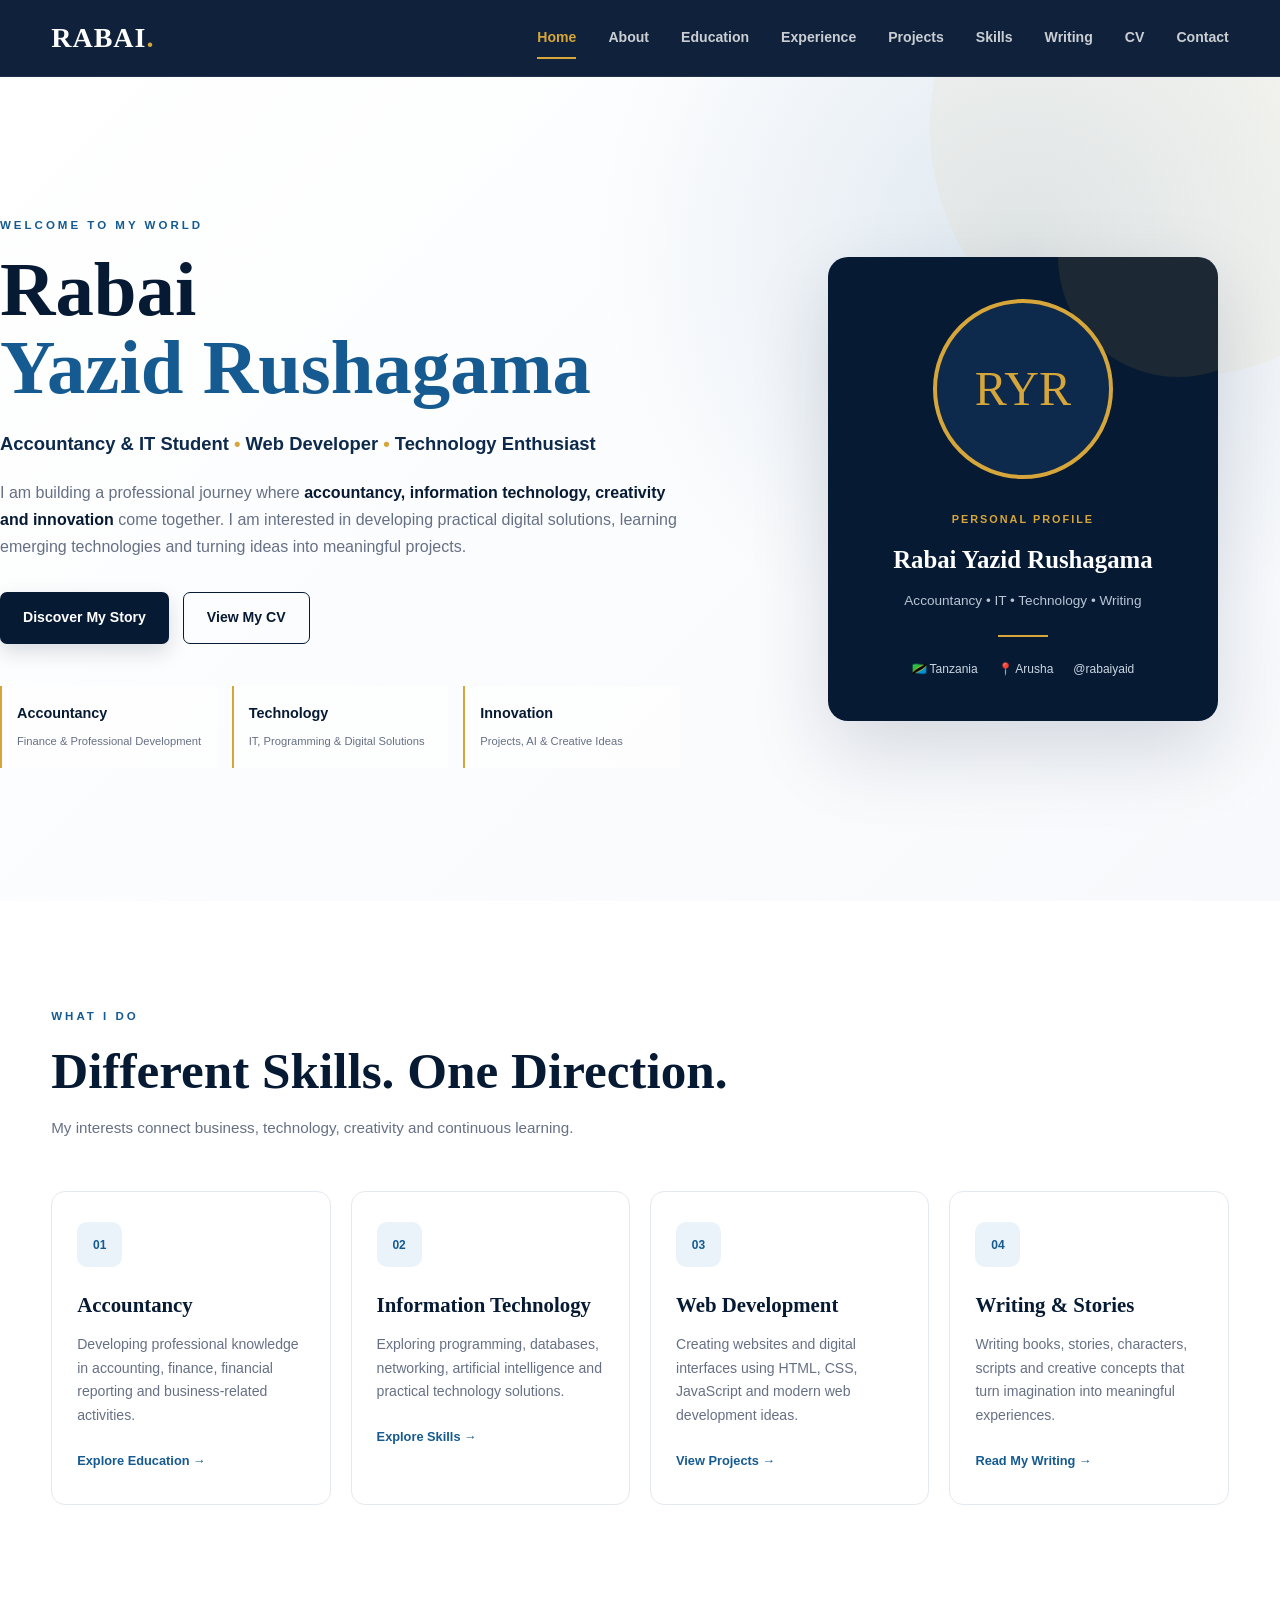
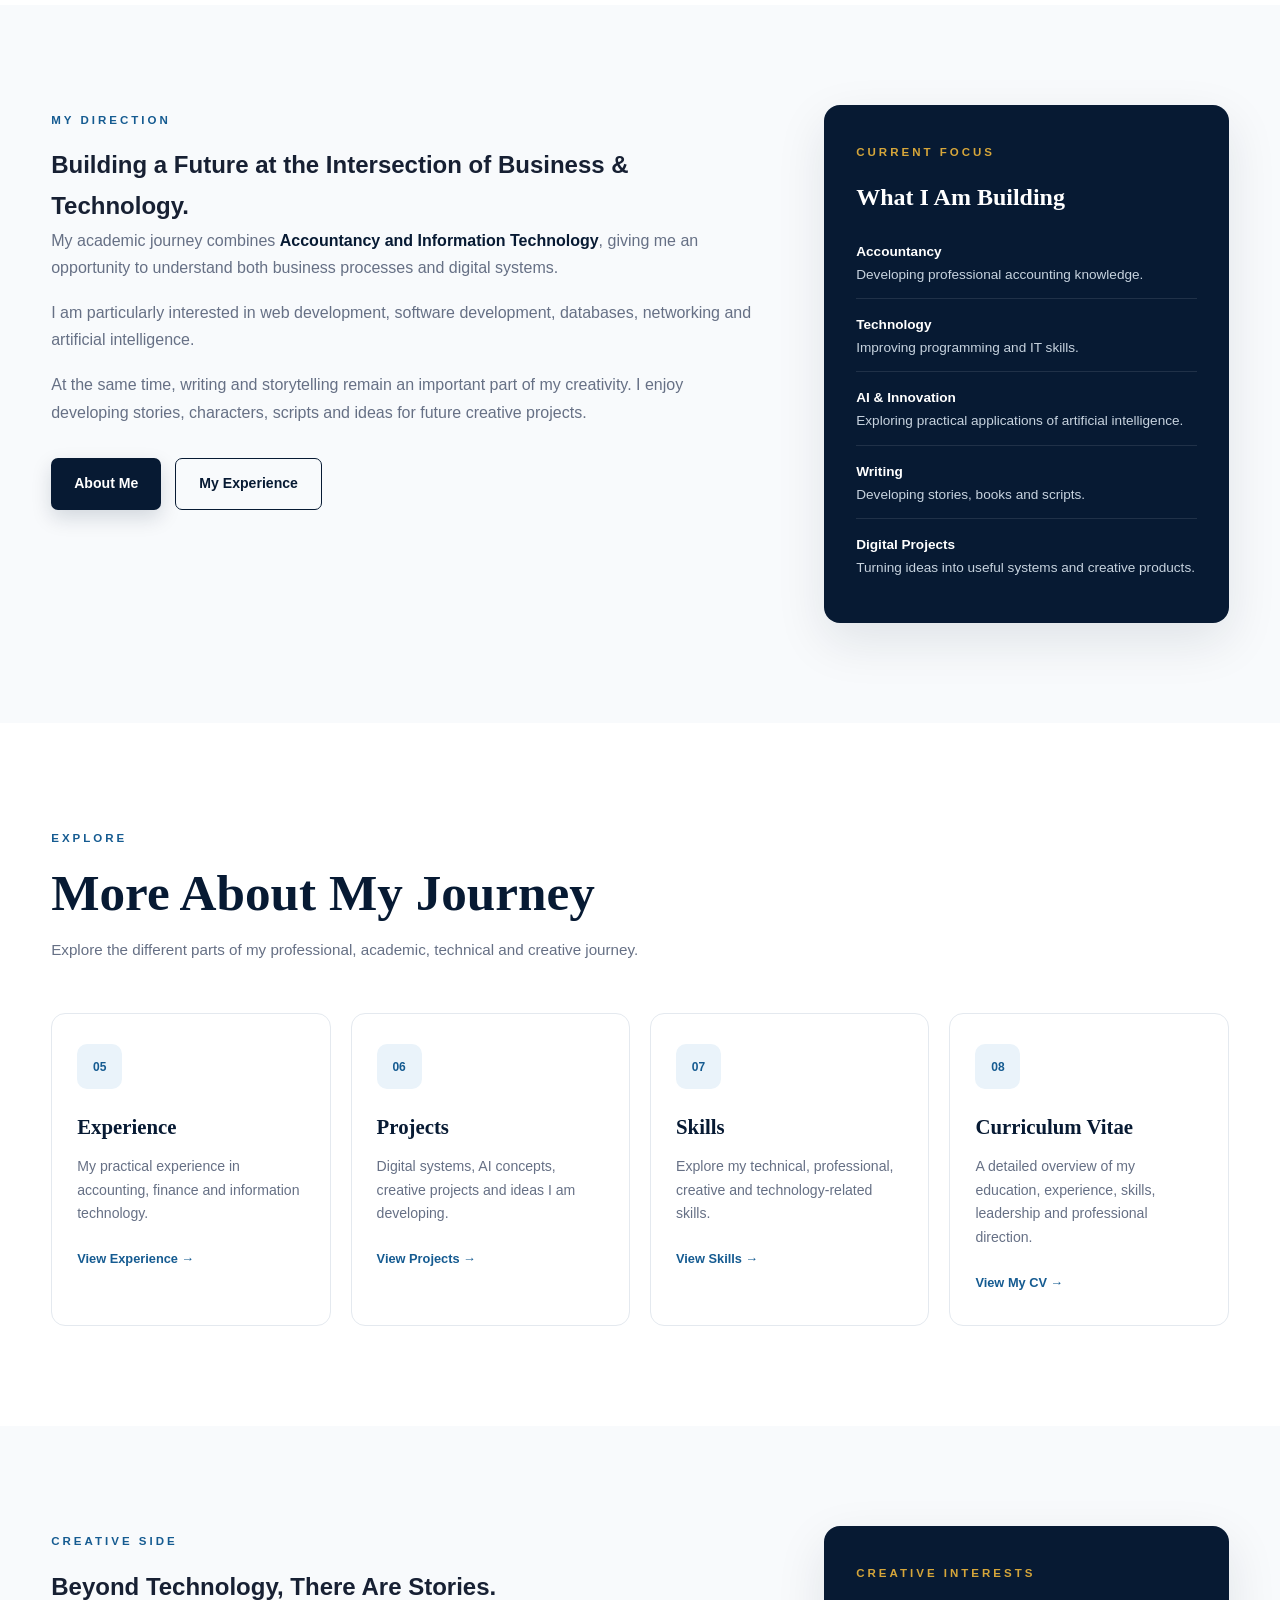
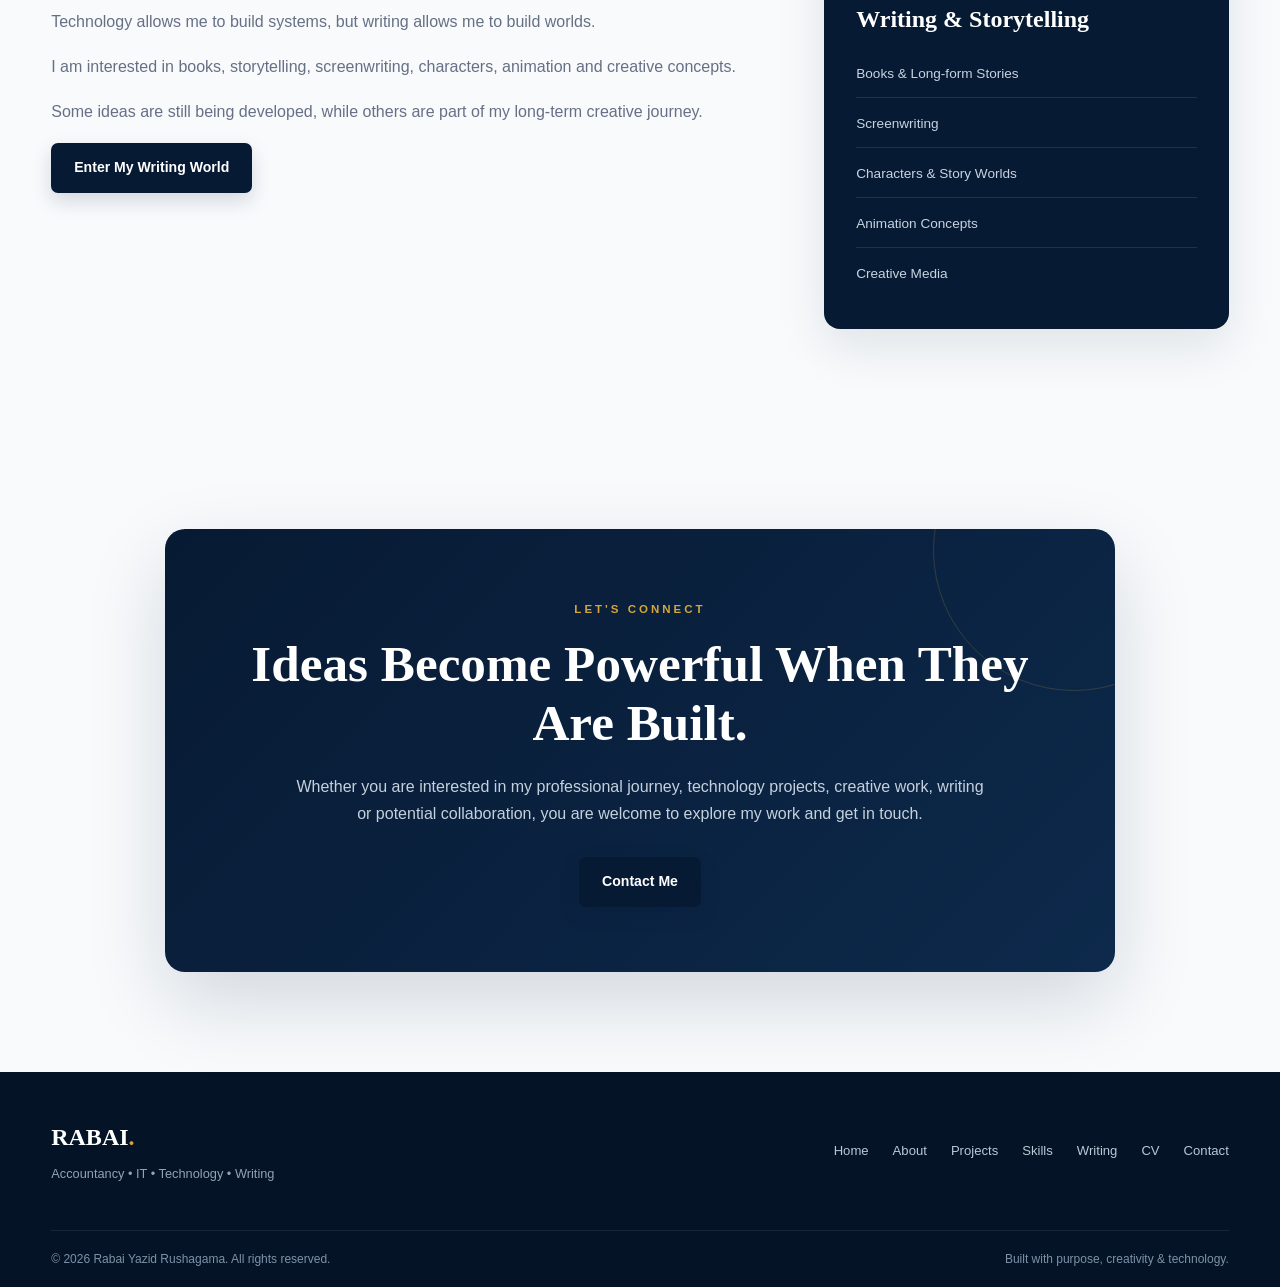
==== commit e525396e: "Fix script tag source path in index.html" ====
--- a/index.html
+++ b/index.html
@@ -826,7 +826,7 @@
      JAVASCRIPT
 ===================================================== -->
 
-<script src="js/script.js"></script>
+<script src="script.js"></script>
 
 </body>
 </html>
